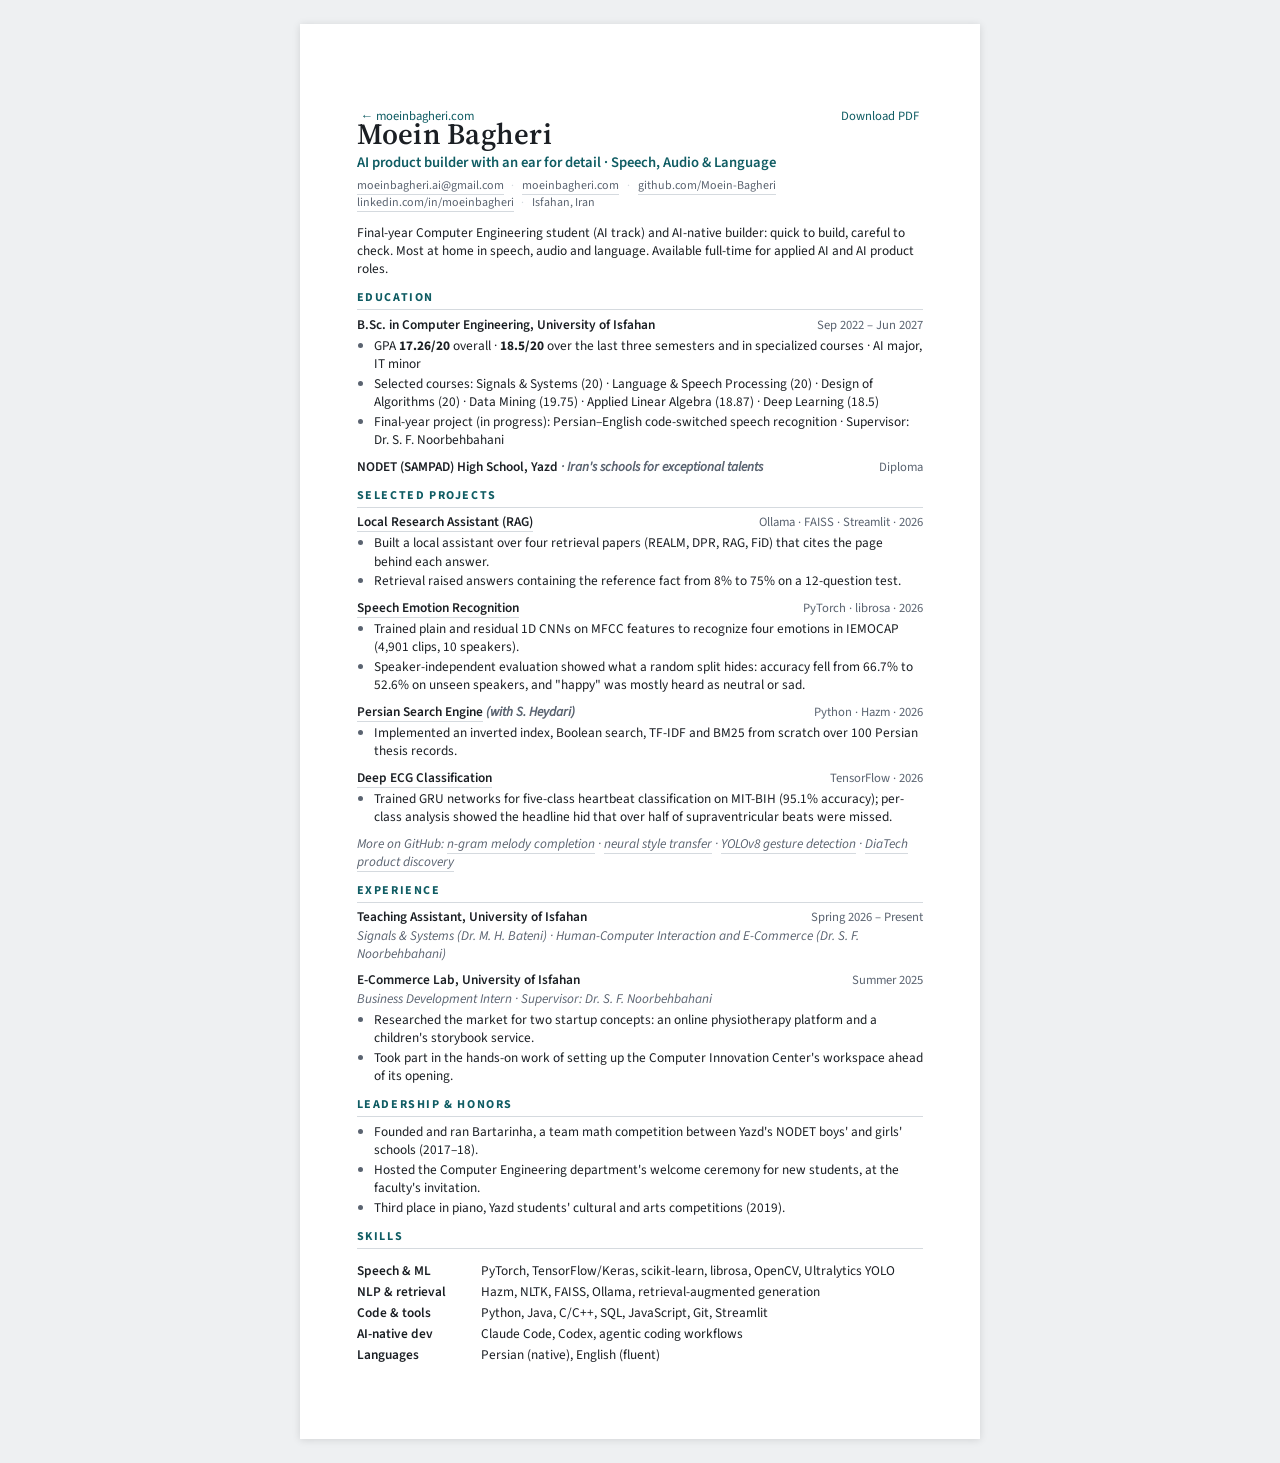
==== cv/index.html @ 353ef511 "Give the CV page a link preview: the top of the CV, as paper in the night LinkedIn's Featured card f" ====
<!doctype html>
<html lang="en">
<head>
<meta charset="utf-8">
<meta name="viewport" content="width=device-width, initial-scale=1">
<title>Moein Bagheri · CV</title>
<link rel="icon" href="../favicon.svg" type="image/svg+xml">
<meta name="description" content="CV of Moein Bagheri, AI product builder with an ear for detail.">
<meta property="og:type" content="website">
<meta property="og:title" content="Moein Bagheri · CV">
<meta property="og:description" content="CV of Moein Bagheri, AI product builder with an ear for detail.">
<meta property="og:url" content="https://moeinbagheri.com/cv/">
<meta property="og:image" content="https://moeinbagheri.com/cv/og.png?v=56ff58da">
<meta property="og:image:width" content="1200">
<meta property="og:image:height" content="630">
<meta property="og:image:alt" content="The top of Moein Bagheri's one-page CV.">
<meta name="twitter:card" content="summary_large_image">
<link rel="stylesheet" href="../fonts/cv-fonts.css">
<style>
  :root {
    --ink: #1b1f24;
    --muted: #5a6370;
    --accent: #0f5c63;
    --rule: #d5dadf;
  }
  @page { size: A4; margin: 12mm 15mm 12mm 15mm; }
  * { box-sizing: border-box; }
  html { -webkit-print-color-adjust: exact; print-color-adjust: exact; }
  body {
    margin: 0 auto;
    max-width: 180mm;
    font-family: "Source Sans 3", "Segoe UI", Arial, sans-serif;
    font-size: 10pt;
    line-height: 1.38;
    color: var(--ink);
    background: #fff;
  }
  a { color: inherit; text-decoration: none; border-bottom: 0.5pt solid var(--rule); }

  header { margin-bottom: 9pt; overflow: hidden; }
  h1 {
    font-family: "Source Serif 4", Georgia, serif;
    font-weight: 600;
    font-size: 22pt;
    letter-spacing: 0.2pt;
    margin: 0;
    line-height: 1.1;
  }
  .tagline { color: var(--accent); font-weight: 600; font-size: 11pt; margin-top: 2pt; }
  /* every contact item opens with a dot; the header's overflow clips the dot that starts a line */
  .contact { display: flex; flex-wrap: wrap; margin: 4pt 0 0 -14pt; color: var(--muted); font-size: 9pt; }
  .contact span::before { content: "·"; display: inline-block; width: 14pt; text-align: center; color: var(--rule); }

  section { margin-top: 8.5pt; }
  h2 {
    font-size: 9pt;
    font-weight: 700;
    letter-spacing: 1.2pt;
    text-transform: uppercase;
    color: var(--accent);
    margin: 0 0 4pt;
    padding-bottom: 2pt;
    border-bottom: 0.75pt solid var(--rule);
  }

  .entry { margin-bottom: 6pt; break-inside: avoid; }
  h2 { break-after: avoid; page-break-after: avoid; }
  section.keep { break-inside: avoid; page-break-inside: avoid; }
  .nowrap { white-space: nowrap; }
  .row { display: flex; justify-content: space-between; gap: 10pt; align-items: baseline; }
  .title { font-weight: 600; }
  .meta { color: var(--muted); font-size: 9.5pt; white-space: nowrap; }
  .sub { color: var(--muted); font-style: italic; }
  ul { margin: 2pt 0 0; padding-left: 13pt; }
  li { margin: 1pt 0; }
  li::marker { color: var(--muted); }
  p { margin: 0; }

  .skills { display: grid; grid-template-columns: 30mm 1fr; row-gap: 2pt; column-gap: 8pt; }
  .skills dt { font-weight: 600; }
  .skills dd { margin: 0; }

  .toolbar { display: none; }
  @media screen {
    .toolbar { display: flex; justify-content: space-between; gap: 12px; max-width: 180mm; margin: 24px auto -8px; font-size: 9.5pt; color: var(--muted); padding-inline: 4px; }
    .toolbar a { border: 0; color: var(--accent); }
    body { padding: 16mm 15mm; margin: 24px auto; box-shadow: 0 1px 8px rgba(0,0,0,.12); }
    html { background: #eef0f2; }
  }
  @media screen and (max-width: 640px) {
    body { padding: 20px 16px; margin: 0; box-shadow: none; }
    /* the bar sits above the name, not into it (the -8px above is for the desktop sheet) */
    .toolbar { margin: 0 0 16px; }
    .row { flex-direction: column; gap: 0; }
    .meta { white-space: normal; }
    .skills { grid-template-columns: 1fr; }
    /* phones: the tagline on two lines, without the dot */
    .tagline .sep { display: none; }
    .tagline .field { display: block; }
  }
</style>
</head>
<body>
<div class="toolbar"><a href="../">← moeinbagheri.com</a><a href="Moein-Bagheri-CV.pdf">Download PDF</a></div>

<header>
  <h1>Moein Bagheri</h1>
  <div class="tagline">AI product builder with an ear for detail<span class="sep"> · </span><span class="field">Speech, Audio &amp; Language</span></div>
  <div class="contact">
    <span><a href="mailto:moeinbagheri.ai@gmail.com">moeinbagheri.ai@gmail.com</a></span>
    <span><a href="https://moeinbagheri.com">moeinbagheri.com</a></span>
    <span><a href="https://github.com/Moein-Bagheri">github.com/Moein-Bagheri</a></span>
    <span><a href="https://www.linkedin.com/in/moeinbagheri">linkedin.com/in/moeinbagheri</a></span>
    <span>Isfahan, Iran</span>
  </div>
</header>

<section>
  <p>Final-year Computer Engineering student (AI track) and AI-native builder: quick to build, careful to check. Most at home in speech, audio and language. Available full-time for applied AI and AI product roles.</p>
</section>

<section>
  <h2>Education</h2>
  <div class="entry">
    <div class="row">
      <span class="title">B.Sc. in Computer Engineering, University of Isfahan</span>
      <span class="meta">Sep 2022 – Jun 2027</span>
    </div>
    <ul>
      <li>GPA <b>17.26/20</b> overall · <b>18.5/20</b> over the last three semesters and in specialized courses · AI major, IT minor</li>
      <li>Selected courses: Signals &amp; Systems (20) · Language &amp; Speech Processing (20) · Design of Algorithms (20) · Data Mining (19.75) · Applied Linear Algebra (18.87) · Deep Learning (18.5)</li>
      <li>Final-year project (in progress): Persian–English code-switched speech recognition · Supervisor: Dr. S. F. Noorbehbahani</li>
    </ul>
  </div>
  <div class="entry">
    <div class="row">
      <span class="title">NODET (SAMPAD) High School, Yazd <span class="sub">· Iran's schools for exceptional talents</span></span>
      <span class="meta">Diploma</span>
    </div>
  </div>
</section>

<section>
  <h2>Selected Projects</h2>

  <div class="entry">
    <div class="row">
      <span class="title"><a href="https://github.com/Moein-Bagheri/local-research-assistant">Local Research Assistant (RAG)</a></span>
      <span class="meta">Ollama · FAISS · Streamlit · 2026</span>
    </div>
    <ul>
      <li>Built a local assistant over four retrieval papers (REALM, DPR, RAG, FiD) that cites the page behind each answer.</li>
      <li>Retrieval raised answers containing the reference fact from 8% to 75% on a 12-question test.</li>
    </ul>
  </div>

  <div class="entry">
    <div class="row">
      <span class="title"><a href="https://github.com/Moein-Bagheri/speech-emotion-recognition">Speech Emotion Recognition</a></span>
      <span class="meta">PyTorch · librosa · 2026</span>
    </div>
    <ul>
      <li>Trained plain and residual 1D CNNs on MFCC features to recognize four emotions in IEMOCAP (4,901 clips, 10 speakers).</li>
      <li>Speaker-independent evaluation showed what a random split hides: accuracy fell from 66.7% to 52.6% on unseen speakers, and "happy" was mostly heard as neutral or sad.</li>
    </ul>
  </div>

  <div class="entry">
    <div class="row">
      <span class="title"><a href="https://github.com/Moein-Bagheri/persian-information-retrieval">Persian Search Engine</a> <span class="sub">(with S. Heydari)</span></span>
      <span class="meta">Python · Hazm · 2026</span>
    </div>
    <ul>
      <li>Implemented an inverted index, Boolean search, TF-IDF and BM25 from scratch over 100 Persian thesis records.</li>
    </ul>
  </div>
  <div class="entry">
    <div class="row">
      <span class="title"><a href="https://github.com/Moein-Bagheri/deep-ecg-lab">Deep ECG Classification</a></span>
      <span class="meta">TensorFlow · 2026</span>
    </div>
    <ul>
      <li>Trained GRU networks for five-class heartbeat classification on MIT-BIH (95.1% accuracy); per-class analysis showed the headline hid that over half of supraventricular beats were missed.</li>
    </ul>
  </div>

  <p class="sub">More on GitHub: <a href="https://github.com/Moein-Bagheri/ngram-music-completion">n-gram melody completion</a> · <a href="https://github.com/Moein-Bagheri/neural-style-transfer">neural style transfer</a> · <a href="https://github.com/Moein-Bagheri/hand-gesture-recognition">YOLOv8 gesture detection</a> · <a href="https://github.com/Moein-Bagheri/diatech-product-case">DiaTech product discovery</a></p>
</section>

<section class="keep">
  <h2>Experience</h2>
  <div class="entry">
    <div class="row">
      <span class="title">Teaching Assistant, University of Isfahan</span>
      <span class="meta">Spring 2026 – Present</span>
    </div>
    <p class="sub">Signals &amp; Systems (Dr. M. H. Bateni) · Human-Computer Interaction and E-Commerce (Dr. S. F. Noorbehbahani)</p>
  </div>
  <div class="entry">
    <div class="row">
      <span class="title">E-Commerce Lab, University of Isfahan</span>
      <span class="meta">Summer 2025</span>
    </div>
    <p class="sub">Business Development Intern · Supervisor: Dr. S. F. Noorbehbahani</p>
    <ul>
      <li>Researched the market for two startup concepts: an online physiotherapy platform and a children's storybook service.</li>
      <li>Took part in the hands-on work of setting up the Computer Innovation Center's workspace ahead of its opening.</li>
    </ul>
  </div>
</section>

<section>
  <h2>Leadership &amp; Honors</h2>
  <ul>
    <li>Founded and ran Bartarinha, a team math competition between Yazd's NODET boys' and girls' schools (2017–18).</li>
    <li>Hosted the Computer Engineering department's welcome ceremony for new students, at the faculty's invitation.</li>
    <li>Third place in piano, Yazd students' cultural and arts competitions (2019).</li>
  </ul>
</section>

<section>
  <h2>Skills</h2>
  <dl class="skills">
    <dt>Speech &amp; ML</dt><dd>PyTorch, TensorFlow/Keras, scikit-learn, librosa, OpenCV, Ultralytics YOLO</dd>
    <dt>NLP &amp; retrieval</dt><dd>Hazm, NLTK, FAISS, Ollama, retrieval-augmented generation</dd>
    <dt>Code &amp; tools</dt><dd>Python, Java, C/C++, SQL, JavaScript, Git, Streamlit</dd>
    <dt>AI-native dev</dt><dd>Claude Code, Codex, agentic coding workflows</dd>
    <dt>Languages</dt><dd>Persian (native), English (fluent)</dd>
  </dl>
</section>


</body>
</html>
---- fonts/cv-fonts.css ----
/* Source Sans 3 and Source Serif 4: the latin subset, served from this site (SIL Open Font License), so the page never waits on another server */
@font-face { font-family: 'Source Sans 3'; font-style: italic; font-weight: 400; font-display: swap; src: url(source-sans-3-italic-48bcd1.woff2) format('woff2'); unicode-range: U+0000-00FF, U+0131, U+0152-0153, U+02BB-02BC, U+02C6, U+02DA, U+02DC, U+0304, U+0308, U+0329, U+2000-206F, U+20AC, U+2122, U+2191, U+2193, U+2212, U+2215, U+FEFF, U+FFFD; }
@font-face { font-family: 'Source Sans 3'; font-style: normal; font-weight: 400; font-display: swap; src: url(source-sans-3-263ee0.woff2) format('woff2'); unicode-range: U+0000-00FF, U+0131, U+0152-0153, U+02BB-02BC, U+02C6, U+02DA, U+02DC, U+0304, U+0308, U+0329, U+2000-206F, U+20AC, U+2122, U+2191, U+2193, U+2212, U+2215, U+FEFF, U+FFFD; }
@font-face { font-family: 'Source Sans 3'; font-style: normal; font-weight: 600; font-display: swap; src: url(source-sans-3-263ee0.woff2) format('woff2'); unicode-range: U+0000-00FF, U+0131, U+0152-0153, U+02BB-02BC, U+02C6, U+02DA, U+02DC, U+0304, U+0308, U+0329, U+2000-206F, U+20AC, U+2122, U+2191, U+2193, U+2212, U+2215, U+FEFF, U+FFFD; }
@font-face { font-family: 'Source Sans 3'; font-style: normal; font-weight: 700; font-display: swap; src: url(source-sans-3-263ee0.woff2) format('woff2'); unicode-range: U+0000-00FF, U+0131, U+0152-0153, U+02BB-02BC, U+02C6, U+02DA, U+02DC, U+0304, U+0308, U+0329, U+2000-206F, U+20AC, U+2122, U+2191, U+2193, U+2212, U+2215, U+FEFF, U+FFFD; }
@font-face { font-family: 'Source Serif 4'; font-style: normal; font-weight: 600; font-display: swap; src: url(source-serif-4-30ad55.woff2) format('woff2'); unicode-range: U+0000-00FF, U+0131, U+0152-0153, U+02BB-02BC, U+02C6, U+02DA, U+02DC, U+0304, U+0308, U+0329, U+2000-206F, U+20AC, U+2122, U+2191, U+2193, U+2212, U+2215, U+FEFF, U+FFFD; }
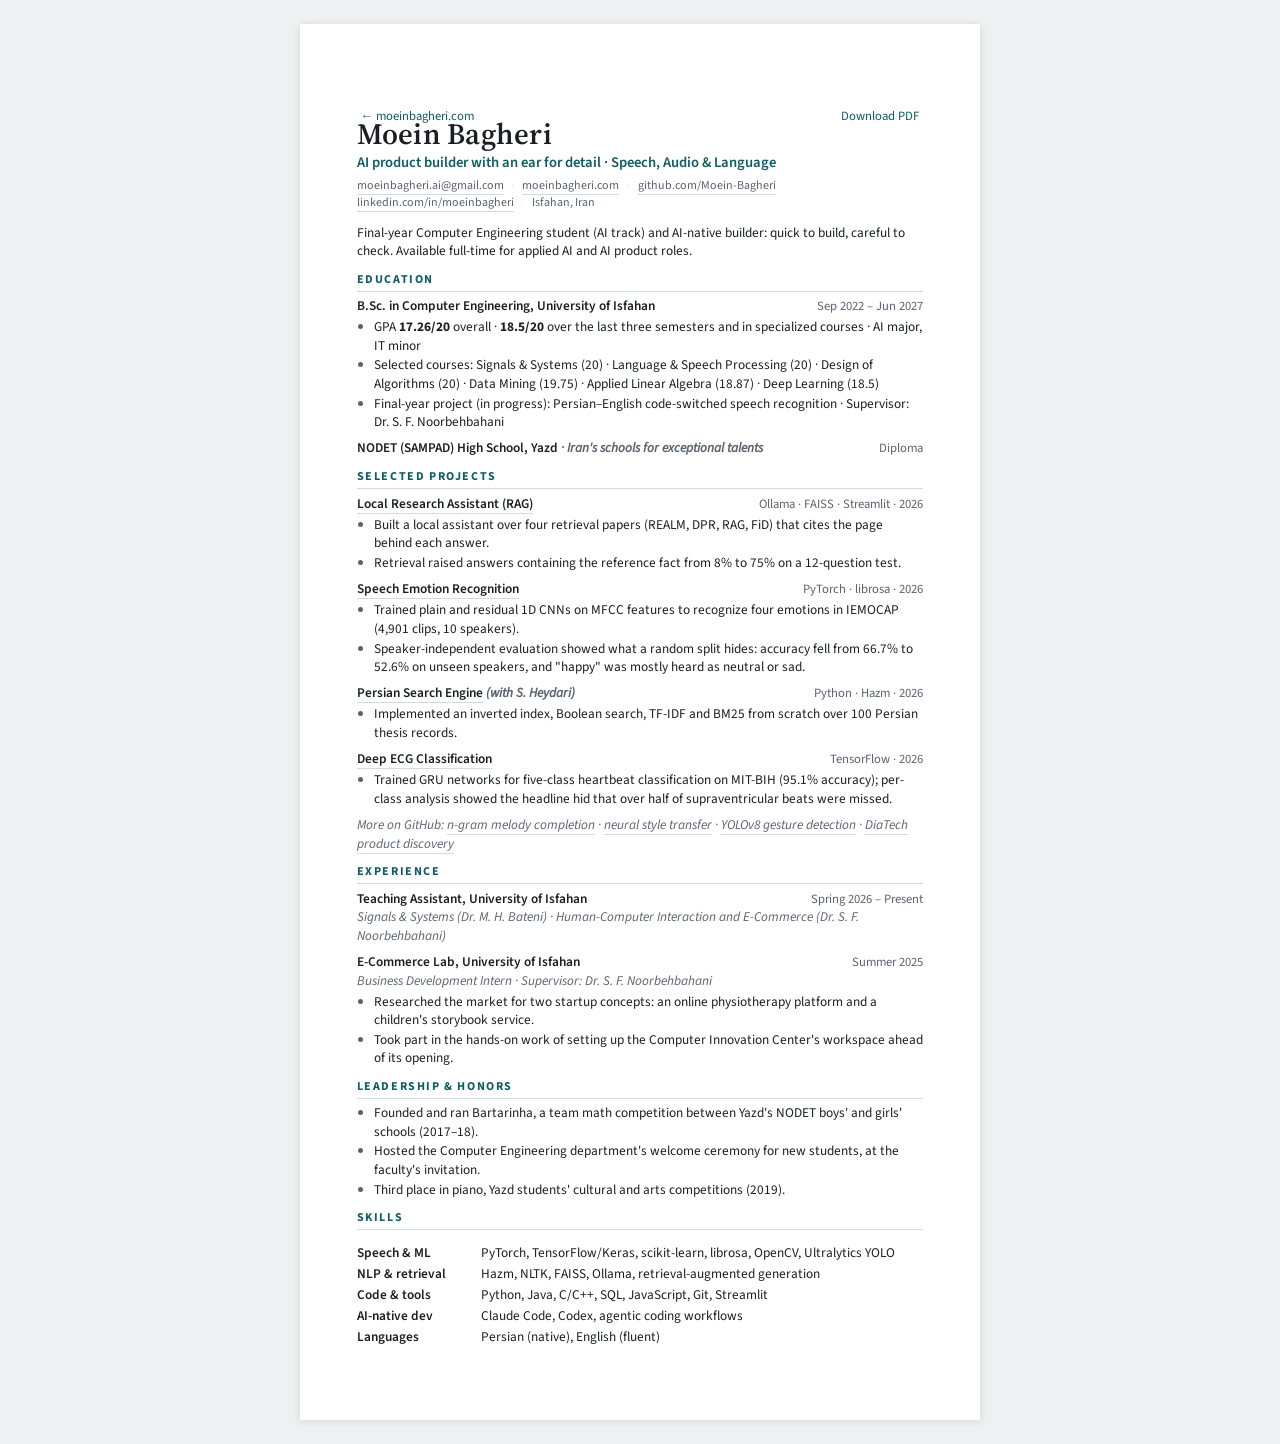
==== commit c1d3c94d: "CV: drop "Most at home in…" from the summary The header right above already names the field. "full-t" ====
--- a/cv/index.html
+++ b/cv/index.html
@@ -10,7 +10,7 @@
 <meta property="og:title" content="Moein Bagheri · CV">
 <meta property="og:description" content="CV of Moein Bagheri, AI product builder with an ear for detail.">
 <meta property="og:url" content="https://moeinbagheri.com/cv/">
-<meta property="og:image" content="https://moeinbagheri.com/cv/og.png?v=56ff58da">
+<meta property="og:image" content="https://moeinbagheri.com/cv/og.png?v=8dfe3a3a">
 <meta property="og:image:width" content="1200">
 <meta property="og:image:height" content="630">
 <meta property="og:image:alt" content="The top of Moein Bagheri's one-page CV.">
@@ -116,7 +116,7 @@
 </header>
 
 <section>
-  <p>Final-year Computer Engineering student (AI track) and AI-native builder: quick to build, careful to check. Most at home in speech, audio and language. Available full-time for applied AI and AI product roles.</p>
+  <p>Final-year Computer Engineering student (AI track) and AI-native builder: quick to build, careful to check. Available <span class="nowrap">full-time</span> for applied AI and AI product roles.</p>
 </section>
 
 <section>
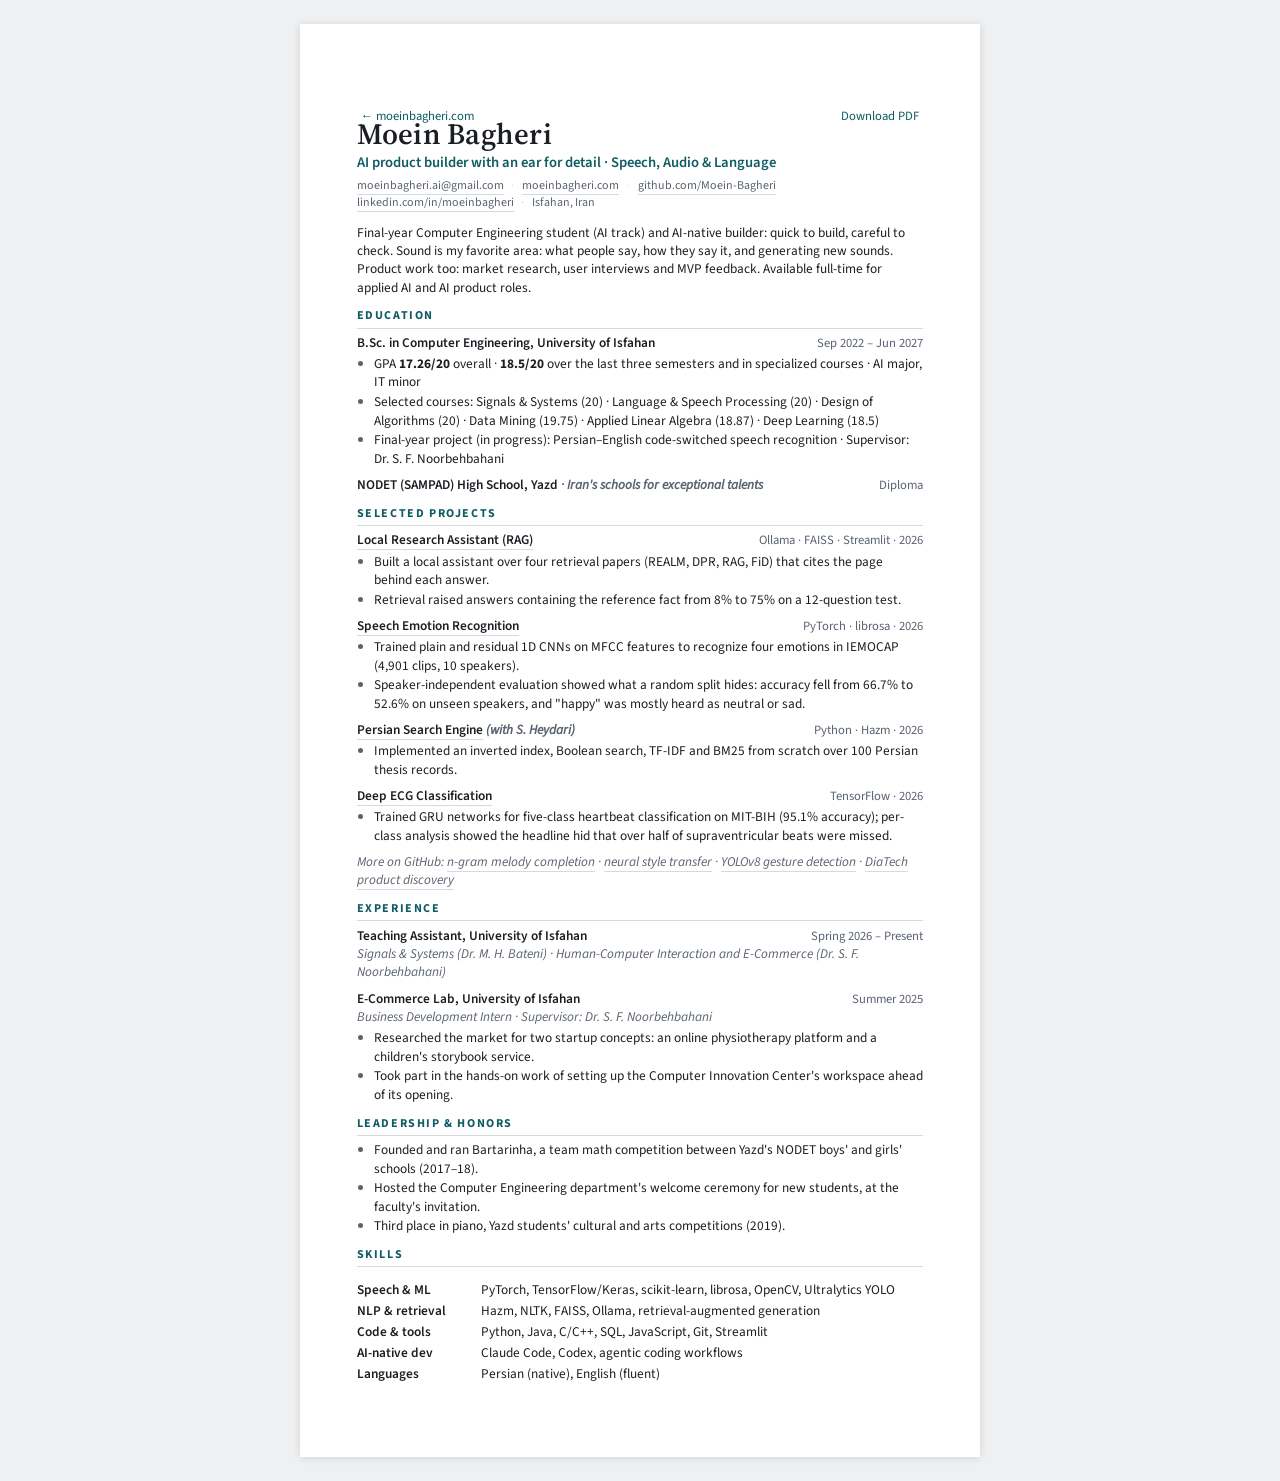
==== commit de17a27e: "CV: sound and product work in the summary" ====
--- a/cv/index.html
+++ b/cv/index.html
@@ -10,7 +10,7 @@
 <meta property="og:title" content="Moein Bagheri · CV">
 <meta property="og:description" content="CV of Moein Bagheri, AI product builder with an ear for detail.">
 <meta property="og:url" content="https://moeinbagheri.com/cv/">
-<meta property="og:image" content="https://moeinbagheri.com/cv/og.png?v=8dfe3a3a">
+<meta property="og:image" content="https://moeinbagheri.com/cv/og.png?v=38f44236">
 <meta property="og:image:width" content="1200">
 <meta property="og:image:height" content="630">
 <meta property="og:image:alt" content="The top of Moein Bagheri's one-page CV.">
@@ -116,7 +116,7 @@
 </header>
 
 <section>
-  <p>Final-year Computer Engineering student (AI track) and AI-native builder: quick to build, careful to check. Available <span class="nowrap">full-time</span> for applied AI and AI product roles.</p>
+  <p>Final-year Computer Engineering student (AI track) and AI-native builder: quick to build, careful to check. Sound is my favorite area: what people say, how they say it, and generating new sounds. Product work too: market research, user interviews and MVP feedback. Available <span class="nowrap">full-time</span> for applied AI and AI product roles.</p>
 </section>
 
 <section>
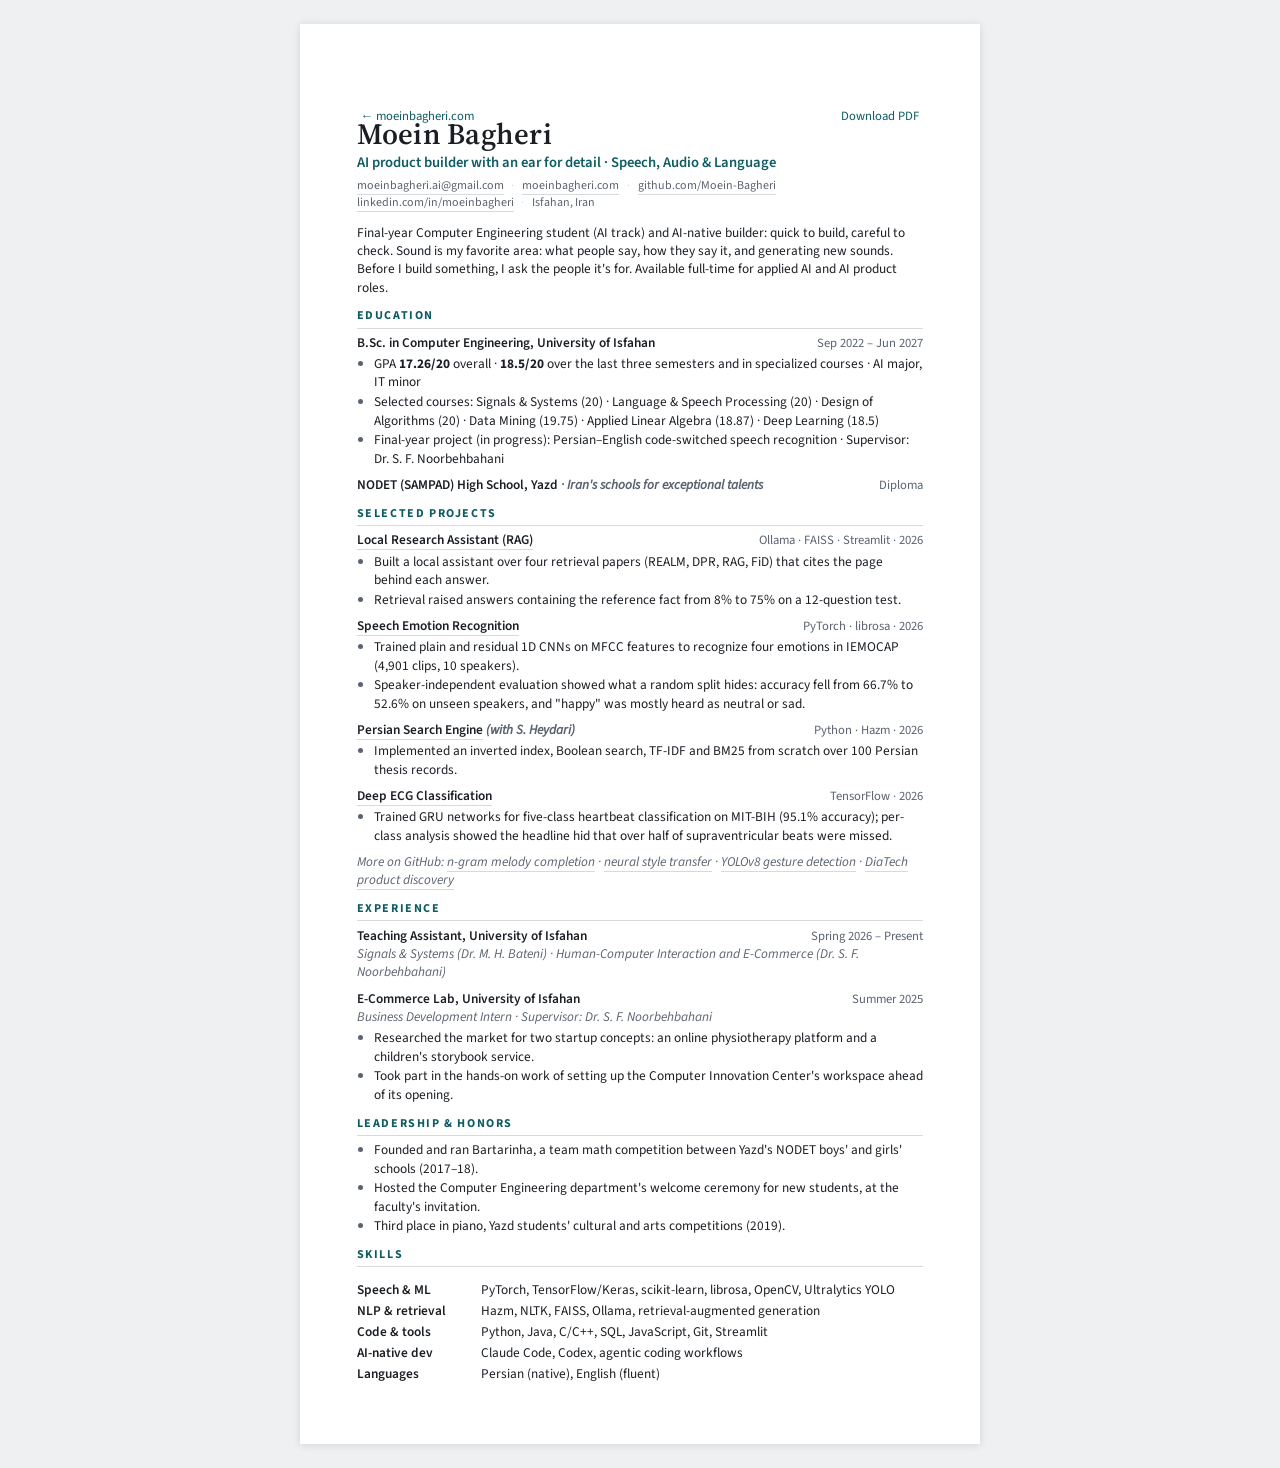
==== commit 995b5439: "CV: ask the people it's for; no stray margin under Skills" ====
--- a/cv/index.html
+++ b/cv/index.html
@@ -10,7 +10,7 @@
 <meta property="og:title" content="Moein Bagheri · CV">
 <meta property="og:description" content="CV of Moein Bagheri, AI product builder with an ear for detail.">
 <meta property="og:url" content="https://moeinbagheri.com/cv/">
-<meta property="og:image" content="https://moeinbagheri.com/cv/og.png?v=38f44236">
+<meta property="og:image" content="https://moeinbagheri.com/cv/og.png?v=4933740d">
 <meta property="og:image:width" content="1200">
 <meta property="og:image:height" content="630">
 <meta property="og:image:alt" content="The top of Moein Bagheri's one-page CV.">
@@ -76,7 +76,7 @@
   li::marker { color: var(--muted); }
   p { margin: 0; }
 
-  .skills { display: grid; grid-template-columns: 30mm 1fr; row-gap: 2pt; column-gap: 8pt; }
+  .skills { display: grid; grid-template-columns: 30mm 1fr; row-gap: 2pt; column-gap: 8pt; margin-bottom: 0; }
   .skills dt { font-weight: 600; }
   .skills dd { margin: 0; }
 
@@ -116,7 +116,7 @@
 </header>
 
 <section>
-  <p>Final-year Computer Engineering student (AI track) and AI-native builder: quick to build, careful to check. Sound is my favorite area: what people say, how they say it, and generating new sounds. Product work too: market research, user interviews and MVP feedback. Available <span class="nowrap">full-time</span> for applied AI and AI product roles.</p>
+  <p>Final-year Computer Engineering student (AI track) and AI-native builder: quick to build, careful to check. Sound is my favorite area: what people say, how they say it, and generating new sounds. Before I build something, I ask the <span class="nowrap">people it's for.</span> Available <span class="nowrap">full-time</span> for applied AI and AI product roles.</p>
 </section>
 
 <section>
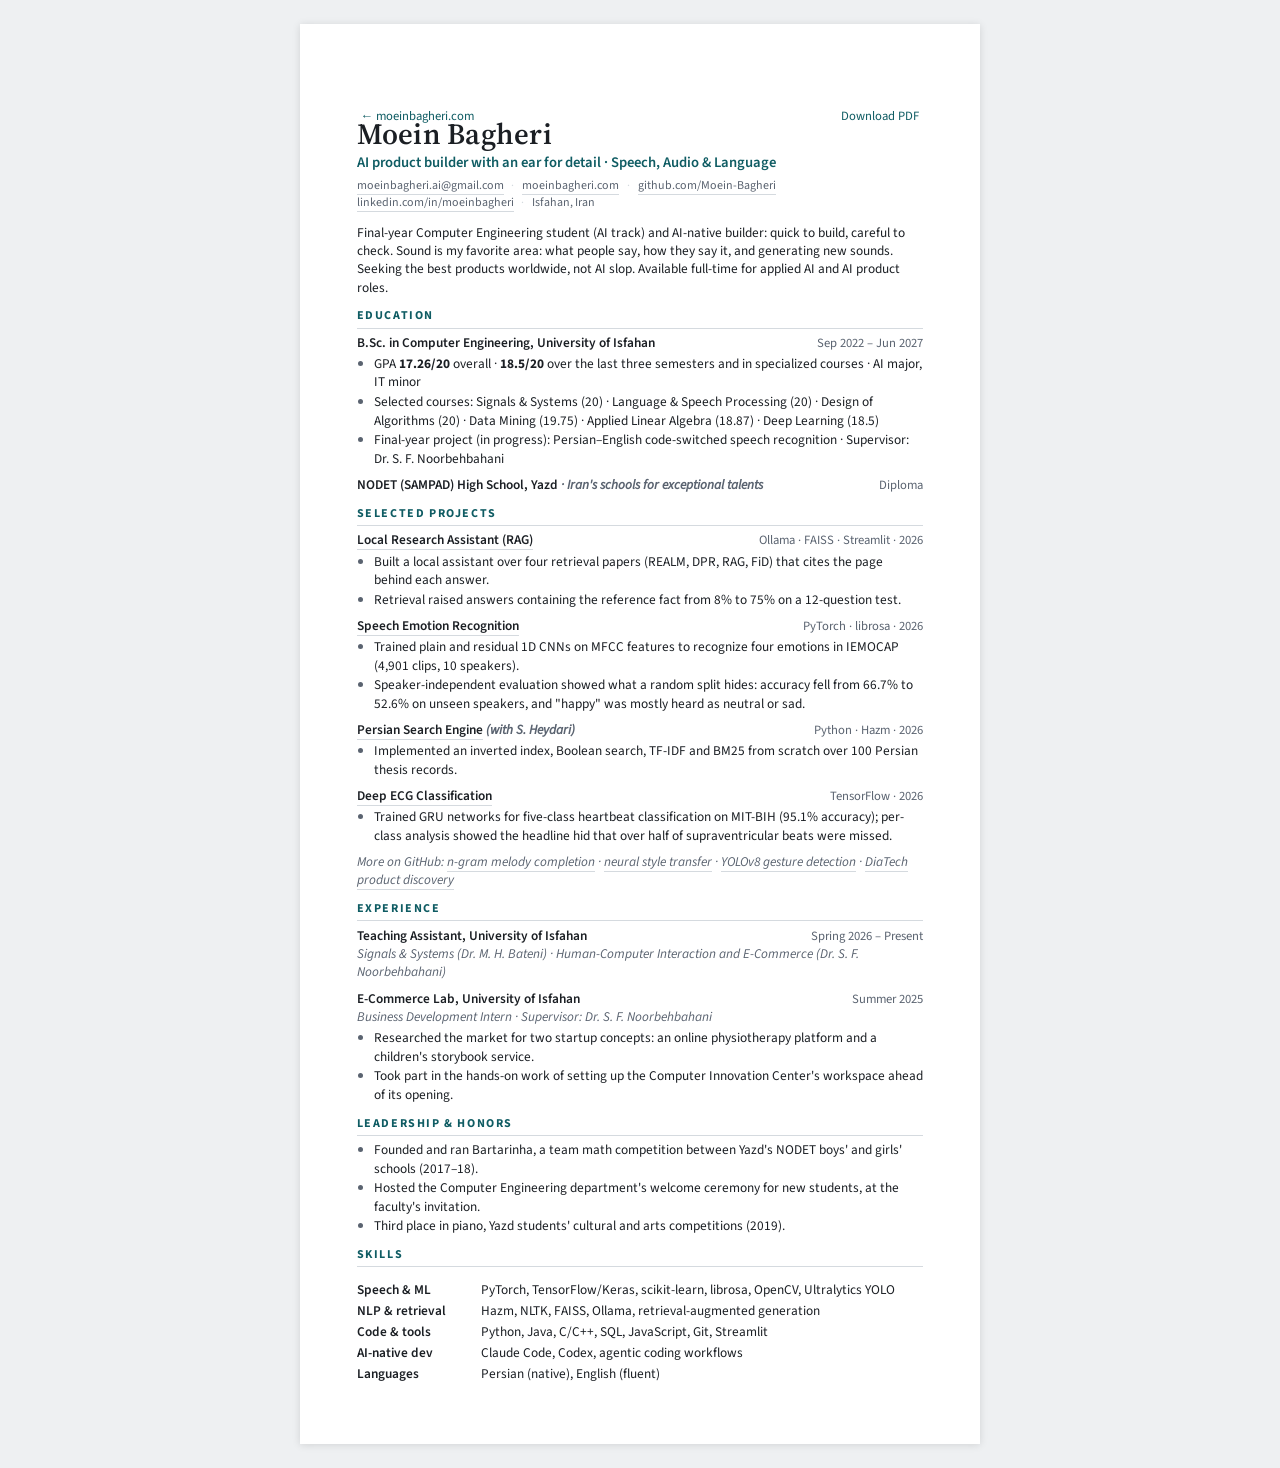
==== commit 72e4c88b: "CV: seeking the best products worldwide, not AI slop" ====
--- a/cv/index.html
+++ b/cv/index.html
@@ -10,7 +10,7 @@
 <meta property="og:title" content="Moein Bagheri · CV">
 <meta property="og:description" content="CV of Moein Bagheri, AI product builder with an ear for detail.">
 <meta property="og:url" content="https://moeinbagheri.com/cv/">
-<meta property="og:image" content="https://moeinbagheri.com/cv/og.png?v=4933740d">
+<meta property="og:image" content="https://moeinbagheri.com/cv/og.png?v=692ec085">
 <meta property="og:image:width" content="1200">
 <meta property="og:image:height" content="630">
 <meta property="og:image:alt" content="The top of Moein Bagheri's one-page CV.">
@@ -116,7 +116,7 @@
 </header>
 
 <section>
-  <p>Final-year Computer Engineering student (AI track) and AI-native builder: quick to build, careful to check. Sound is my favorite area: what people say, how they say it, and generating new sounds. Before I build something, I ask the <span class="nowrap">people it's for.</span> Available <span class="nowrap">full-time</span> for applied AI and AI product roles.</p>
+  <p>Final-year Computer Engineering student (AI track) and AI-native builder: quick to build, careful to check. Sound is my favorite area: what people say, how they say it, and generating new sounds. Seeking the best products worldwide, <span class="nowrap">not AI slop.</span> Available <span class="nowrap">full-time</span> for applied AI and AI product roles.</p>
 </section>
 
 <section>
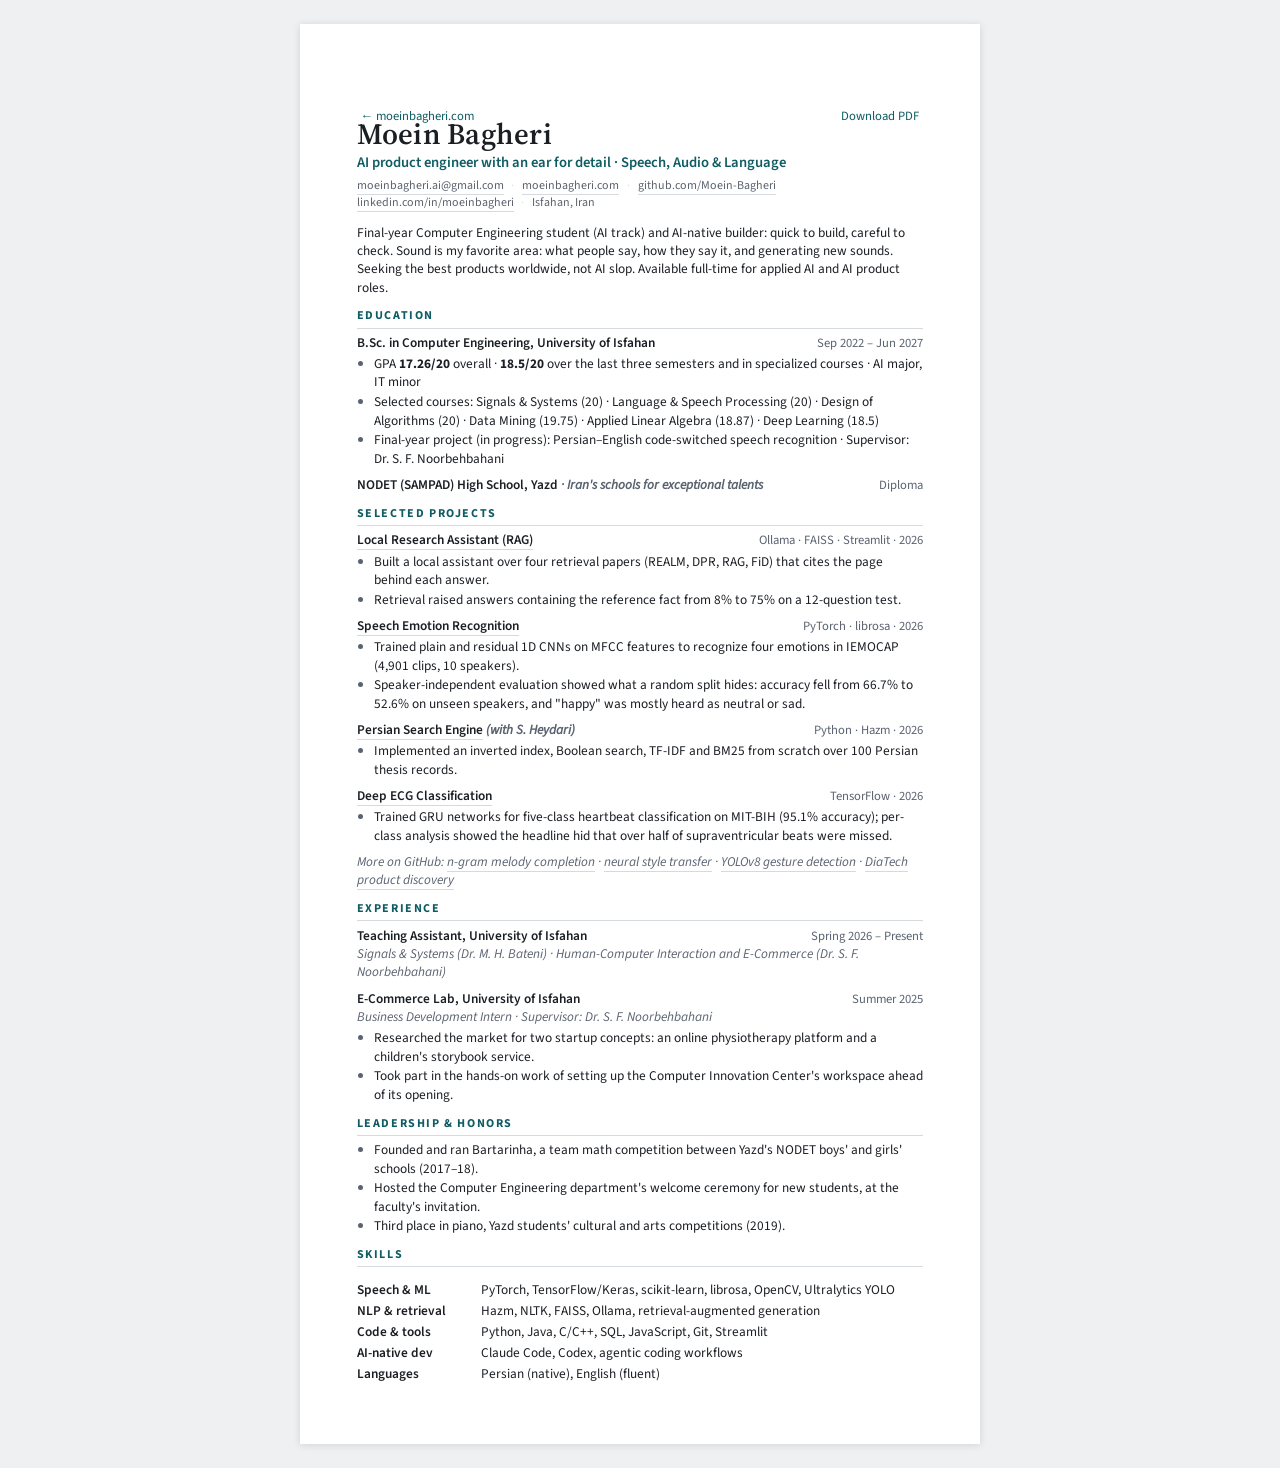
==== commit d7d275de: "AI product engineer: CV header, link previews and the roads' meeting point" ====
--- a/cv/index.html
+++ b/cv/index.html
@@ -5,12 +5,12 @@
 <meta name="viewport" content="width=device-width, initial-scale=1">
 <title>Moein Bagheri · CV</title>
 <link rel="icon" href="../favicon.svg" type="image/svg+xml">
-<meta name="description" content="CV of Moein Bagheri, AI product builder with an ear for detail.">
+<meta name="description" content="CV of Moein Bagheri, AI product engineer with an ear for detail.">
 <meta property="og:type" content="website">
 <meta property="og:title" content="Moein Bagheri · CV">
-<meta property="og:description" content="CV of Moein Bagheri, AI product builder with an ear for detail.">
+<meta property="og:description" content="CV of Moein Bagheri, AI product engineer with an ear for detail.">
 <meta property="og:url" content="https://moeinbagheri.com/cv/">
-<meta property="og:image" content="https://moeinbagheri.com/cv/og.png?v=692ec085">
+<meta property="og:image" content="https://moeinbagheri.com/cv/og.png?v=ea52a541">
 <meta property="og:image:width" content="1200">
 <meta property="og:image:height" content="630">
 <meta property="og:image:alt" content="The top of Moein Bagheri's one-page CV.">
@@ -105,7 +105,7 @@
 
 <header>
   <h1>Moein Bagheri</h1>
-  <div class="tagline">AI product builder with an ear for detail<span class="sep"> · </span><span class="field">Speech, Audio &amp; Language</span></div>
+  <div class="tagline">AI product engineer with an ear for detail<span class="sep"> · </span><span class="field">Speech, Audio &amp; Language</span></div>
   <div class="contact">
     <span><a href="mailto:moeinbagheri.ai@gmail.com">moeinbagheri.ai@gmail.com</a></span>
     <span><a href="https://moeinbagheri.com">moeinbagheri.com</a></span>
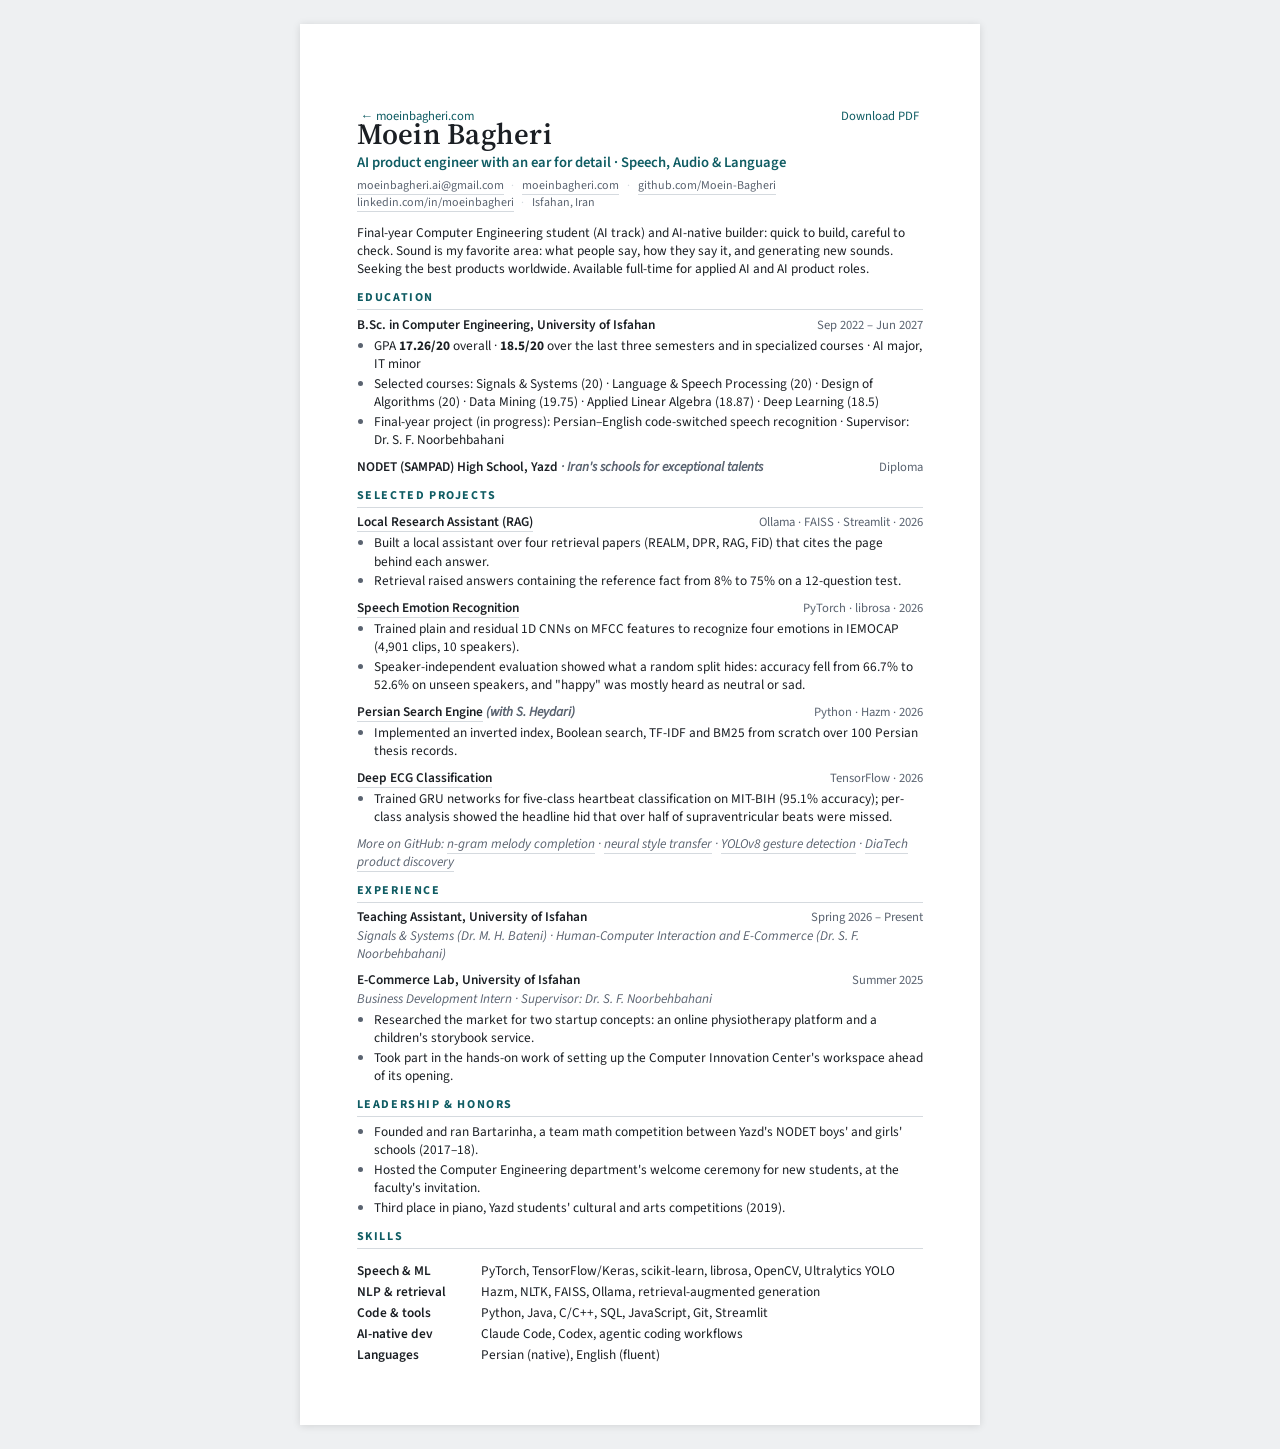
==== commit 2057ad59: "CV: seeking the best products worldwide (drop "not AI slop")" ====
--- a/cv/index.html
+++ b/cv/index.html
@@ -10,7 +10,7 @@
 <meta property="og:title" content="Moein Bagheri · CV">
 <meta property="og:description" content="CV of Moein Bagheri, AI product engineer with an ear for detail.">
 <meta property="og:url" content="https://moeinbagheri.com/cv/">
-<meta property="og:image" content="https://moeinbagheri.com/cv/og.png?v=ea52a541">
+<meta property="og:image" content="https://moeinbagheri.com/cv/og.png?v=b36c28bd">
 <meta property="og:image:width" content="1200">
 <meta property="og:image:height" content="630">
 <meta property="og:image:alt" content="The top of Moein Bagheri's one-page CV.">
@@ -116,7 +116,7 @@
 </header>
 
 <section>
-  <p>Final-year Computer Engineering student (AI track) and AI-native builder: quick to build, careful to check. Sound is my favorite area: what people say, how they say it, and generating new sounds. Seeking the best products worldwide, <span class="nowrap">not AI slop.</span> Available <span class="nowrap">full-time</span> for applied AI and AI product roles.</p>
+  <p>Final-year Computer Engineering student (AI track) and AI-native builder: quick to build, careful to check. Sound is my favorite area: what people say, how they say it, and generating new sounds. Seeking the best products worldwide. Available <span class="nowrap">full-time</span> for applied AI and AI product roles.</p>
 </section>
 
 <section>
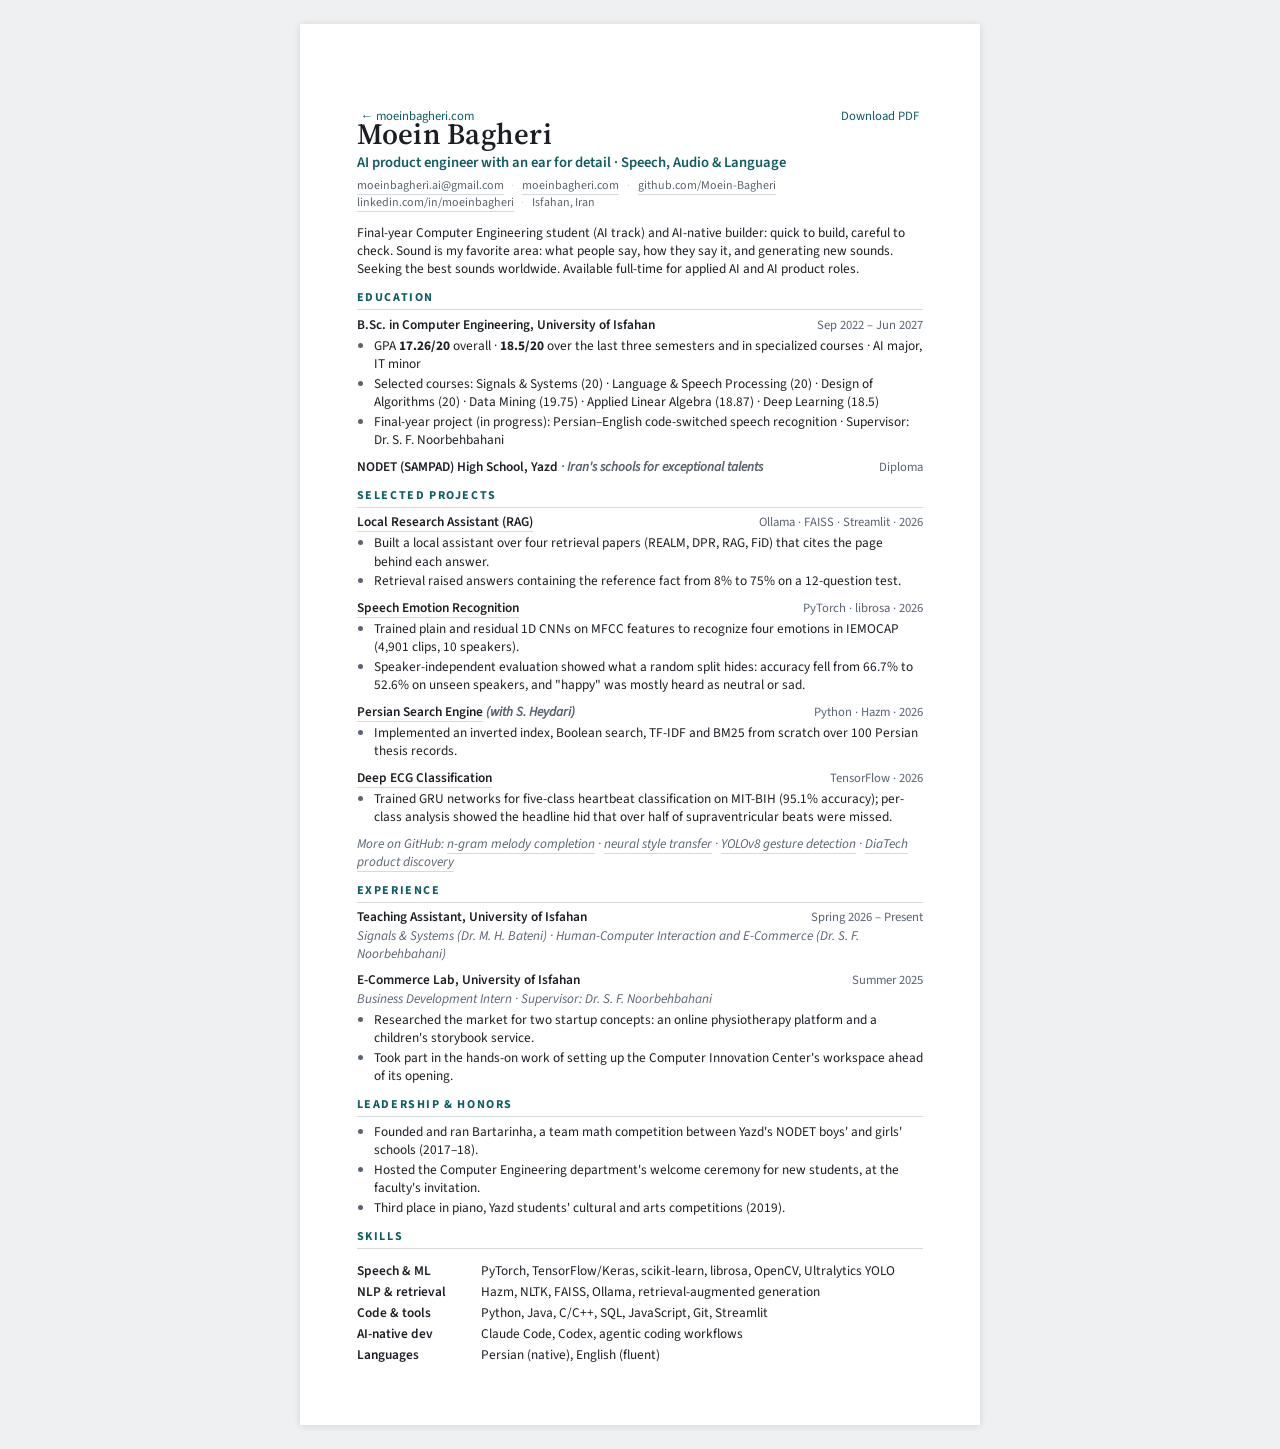
==== commit 47c03f6e: "CV: seeking the best sounds worldwide" ====
--- a/cv/index.html
+++ b/cv/index.html
@@ -10,7 +10,7 @@
 <meta property="og:title" content="Moein Bagheri · CV">
 <meta property="og:description" content="CV of Moein Bagheri, AI product engineer with an ear for detail.">
 <meta property="og:url" content="https://moeinbagheri.com/cv/">
-<meta property="og:image" content="https://moeinbagheri.com/cv/og.png?v=b36c28bd">
+<meta property="og:image" content="https://moeinbagheri.com/cv/og.png?v=e948f2fb">
 <meta property="og:image:width" content="1200">
 <meta property="og:image:height" content="630">
 <meta property="og:image:alt" content="The top of Moein Bagheri's one-page CV.">
@@ -116,7 +116,7 @@
 </header>
 
 <section>
-  <p>Final-year Computer Engineering student (AI track) and AI-native builder: quick to build, careful to check. Sound is my favorite area: what people say, how they say it, and generating new sounds. Seeking the best products worldwide. Available <span class="nowrap">full-time</span> for applied AI and AI product roles.</p>
+  <p>Final-year Computer Engineering student (AI track) and AI-native builder: quick to build, careful to check. Sound is my favorite area: what people say, how they say it, and generating new sounds. Seeking the best sounds worldwide. Available <span class="nowrap">full-time</span> for applied AI and AI product roles.</p>
 </section>
 
 <section>
